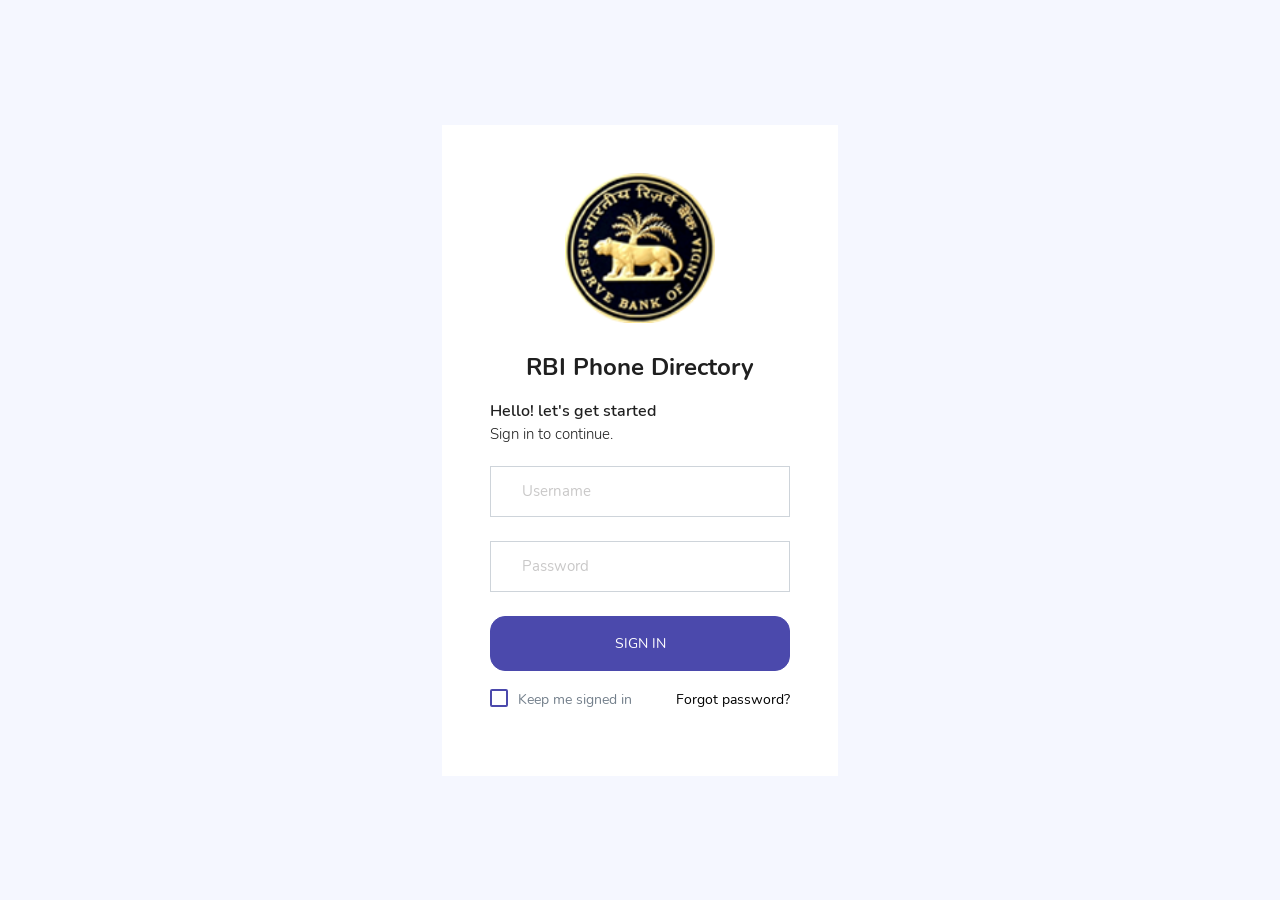
==== Index.html @ 1b621d0a "poc-directory project files added" ====
<!DOCTYPE html>
<html lang="en">

<head>
  <!-- Required meta tags -->
  <meta charset="utf-8">
  <meta name="viewport" content="width=device-width, initial-scale=1, shrink-to-fit=no">
  <title>RBI Directory of Important Person-Login</title>
  <link rel="icon" type="image/x-icon" href="/images/logo.png" />
  <!-- plugins:css -->
  <link rel="stylesheet" href="../../vendors/feather/feather.css">
  <link rel="stylesheet" href="../../vendors/ti-icons/css/themify-icons.css">
  <link rel="stylesheet" href="../../vendors/css/vendor.bundle.base.css">
  <!-- endinject -->
  <!-- Plugin css for this page -->
  <!-- End plugin css for this page -->
  <!-- inject:css -->
  <link rel="stylesheet" href="../../css/vertical-layout-light/style.css">
  <!-- endinject -->
  
</head>

<body>
  <div class="container-scroller">
    <div class="container-fluid page-body-wrapper full-page-wrapper">
      <div class="content-wrapper d-flex align-items-center auth px-0">
        <div class="row w-100 mx-0">
          <div class="col-lg-4 mx-auto">
            <div class="auth-form-light text-left py-5 px-4 px-sm-5">
              <div class="brand-logo text-center justify-content-center">
                <img src="../../images/logo.png" alt="logo">
              </div>
              <h3 class="text-center justify-content-center mb-4 font-weight-bolder">RBI Phone Directory</h3>
              <h5>Hello! let's get started</h5>
              <h6 class="font-weight-light">Sign in to continue.</h6>
              <form class="pt-3">
                <div class="form-group">
                  <input type="email" class="form-control form-control-lg" id="txtEmailId" placeholder="Username">
                </div>
                <div class="form-group">
                  <input type="password" class="form-control form-control-lg" id="txtPassword" placeholder="Password">
                </div>
                <div class="mt-3">
                  <a class="btn btn-block btn-primary btn-lg font-weight-medium auth-form-btn" href="#" onclick="AuthUser();">SIGN IN</a>
                </div>
                <div class="my-2 d-flex justify-content-between align-items-center">
                  <div class="form-check">
                    <label class="form-check-label text-muted">
                      <input type="checkbox" class="form-check-input">
                      Keep me signed in
                    </label>
                  </div>
                  <a href="#" class="auth-link text-black">Forgot password?</a>
                </div>
              </form>
            </div>
          </div>
        </div>
      </div>
      <!-- content-wrapper ends -->
    </div>
    <!-- page-body-wrapper ends -->
  </div>
  <!-- container-scroller -->
  <!-- plugins:js -->
  <script src="../../vendors/js/vendor.bundle.base.js"></script>
  <!-- endinject -->
  <!-- Plugin js for this page -->
  <!-- End plugin js for this page -->
  <!-- inject:js -->
  <script src="../../js/off-canvas.js"></script>
  <script src="../../js/hoverable-collapse.js"></script>
  <script src="../../js/template.js"></script>
  <script src="../../js/settings.js"></script>
  <script src="../../js/todolist.js"></script>
  <!-- endinject -->

  <script>
    function AuthUser() {
        debugger;
        var email = document.getElementById("txtEmailId").value;
        var password = document.getElementById("txtPassword").value;
       
        if (email == 'hrmd.admin@rbi.org.in' && password == 'hrmd@123') {
            location.replace("/Department.html");
        } else if(email == 'hrmd.admin@rbi.org.in' && password != 'hrmd@123') {
            alert("Password invalid!!");

        }

    }
</script>
</body>

</html>
---- vendors/feather/feather.css ----
@charset "UTF-8";
 
@font-face {
  font-family: "feather";
  src:url("fonts/feather-webfont.eot");
  src:url("fonts/feather-webfont.eot?#iefix") format("embedded-opentype"),
    url("fonts/feather-webfont.woff") format("woff"),
    url("fonts/feather-webfont.ttf") format("truetype"),
    url("fonts/feather-webfont.svg#feather") format("svg");
  font-weight: normal;
  font-style: normal;
}

/* Character Mapping Method */
 
[data-icon]:before {
  display: inline-block;
  font-family: "feather";
  content: attr(data-icon);
  font-style: normal;
  font-weight: normal;
  font-variant: normal;
  text-transform: none;
  speak: none;
  line-height: 1;
  -webkit-font-smoothing: antialiased;
  -moz-osx-font-smoothing: grayscale;
}

/* CSS Class Mapping Method */
 
[class^="icon-"],
[class*=" icon-"] {
  display: inline-block;
  font-family: "feather";
  font-style: normal;
  font-weight: normal;
  font-variant: normal;
  text-transform: none;
  speak: none;
  line-height: 1;
  -webkit-font-smoothing: antialiased;
  -moz-osx-font-smoothing: grayscale;
}

.icon-eye:before {
  content: "\e000";
}

.icon-paper-clip:before {
  content: "\e001";
}

.icon-mail:before {
  content: "\e002";
}

.icon-mail:before {
  content: "\e002";
}

.icon-toggle:before {
  content: "\e003";
}

.icon-layout:before {
  content: "\e004";
}

.icon-link:before {
  content: "\e005";
}

.icon-bell:before {
  content: "\e006";
}

.icon-lock:before {
  content: "\e007";
}

.icon-unlock:before {
  content: "\e008";
}

.icon-ribbon:before {
  content: "\e009";
}

.icon-image:before {
  content: "\e010";
}

.icon-signal:before {
  content: "\e011";
}

.icon-target:before {
  content: "\e012";
}

.icon-clipboard:before {
  content: "\e013";
}

.icon-clock:before {
  content: "\e014";
}

.icon-clock:before {
  content: "\e014";
}

.icon-watch:before {
  content: "\e015";
}

.icon-air-play:before {
  content: "\e016";
}

.icon-camera:before {
  content: "\e017";
}

.icon-video:before {
  content: "\e018";
}

.icon-disc:before {
  content: "\e019";
}

.icon-printer:before {
  content: "\e020";
}

.icon-monitor:before {
  content: "\e021";
}

.icon-server:before {
  content: "\e022";
}

.icon-cog:before {
  content: "\e023";
}

.icon-heart:before {
  content: "\e024";
}

.icon-paragraph:before {
  content: "\e025";
}

.icon-align-justify:before {
  content: "\e026";
}

.icon-align-left:before {
  content: "\e027";
}

.icon-align-center:before {
  content: "\e028";
}

.icon-align-right:before {
  content: "\e029";
}

.icon-book:before {
  content: "\e030";
}

.icon-layers:before {
  content: "\e031";
}

.icon-stack:before {
  content: "\e032";
}

.icon-stack-2:before {
  content: "\e033";
}

.icon-paper:before {
  content: "\e034";
}

.icon-paper-stack:before {
  content: "\e035";
}

.icon-search:before {
  content: "\e036";
}

.icon-zoom-in:before {
  content: "\e037";
}

.icon-zoom-out:before {
  content: "\e038";
}

.icon-reply:before {
  content: "\e039";
}

.icon-circle-plus:before {
  content: "\e040";
}

.icon-circle-minus:before {
  content: "\e041";
}

.icon-circle-check:before {
  content: "\e042";
}

.icon-circle-cross:before {
  content: "\e043";
}

.icon-square-plus:before {
  content: "\e044";
}

.icon-square-minus:before {
  content: "\e045";
}

.icon-square-check:before {
  content: "\e046";
}

.icon-square-cross:before {
  content: "\e047";
}

.icon-microphone:before {
  content: "\e048";
}

.icon-record:before {
  content: "\e049";
}

.icon-skip-back:before {
  content: "\e050";
}

.icon-rewind:before {
  content: "\e051";
}

.icon-play:before {
  content: "\e052";
}

.icon-pause:before {
  content: "\e053";
}

.icon-stop:before {
  content: "\e054";
}

.icon-fast-forward:before {
  content: "\e055";
}

.icon-skip-forward:before {
  content: "\e056";
}

.icon-shuffle:before {
  content: "\e057";
}

.icon-repeat:before {
  content: "\e058";
}

.icon-folder:before {
  content: "\e059";
}

.icon-umbrella:before {
  content: "\e060";
}

.icon-moon:before {
  content: "\e061";
}

.icon-thermometer:before {
  content: "\e062";
}

.icon-drop:before {
  content: "\e063";
}

.icon-sun:before {
  content: "\e064";
}

.icon-cloud:before {
  content: "\e065";
}

.icon-cloud-upload:before {
  content: "\e066";
}

.icon-cloud-download:before {
  content: "\e067";
}

.icon-upload:before {
  content: "\e068";
}

.icon-download:before {
  content: "\e069";
}

.icon-location:before {
  content: "\e070";
}

.icon-location-2:before {
  content: "\e071";
}

.icon-map:before {
  content: "\e072";
}

.icon-battery:before {
  content: "\e073";
}

.icon-head:before {
  content: "\e074";
}

.icon-briefcase:before {
  content: "\e075";
}

.icon-speech-bubble:before {
  content: "\e076";
}

.icon-anchor:before {
  content: "\e077";
}

.icon-globe:before {
  content: "\e078";
}

.icon-box:before {
  content: "\e079";
}

.icon-reload:before {
  content: "\e080";
}

.icon-share:before {
  content: "\e081";
}

.icon-marquee:before {
  content: "\e082";
}

.icon-marquee-plus:before {
  content: "\e083";
}

.icon-marquee-minus:before {
  content: "\e084";
}

.icon-tag:before {
  content: "\e085";
}

.icon-power:before {
  content: "\e086";
}

.icon-command:before {
  content: "\e087";
}

.icon-alt:before {
  content: "\e088";
}

.icon-esc:before {
  content: "\e089";
}

.icon-bar-graph:before {
  content: "\e090";
}

.icon-bar-graph-2:before {
  content: "\e091";
}

.icon-pie-graph:before {
  content: "\e092";
}

.icon-star:before {
  content: "\e093";
}

.icon-arrow-left:before {
  content: "\e094";
}

.icon-arrow-right:before {
  content: "\e095";
}

.icon-arrow-up:before {
  content: "\e096";
}

.icon-arrow-down:before {
  content: "\e097";
}

.icon-volume:before {
  content: "\e098";
}

.icon-mute:before {
  content: "\e099";
}

.icon-content-right:before {
  content: "\e100";
}

.icon-content-left:before {
  content: "\e101";
}

.icon-grid:before {
  content: "\e102";
}

.icon-grid-2:before {
  content: "\e103";
}

.icon-columns:before {
  content: "\e104";
}

.icon-loader:before {
  content: "\e105";
}

.icon-bag:before {
  content: "\e106";
}

.icon-ban:before {
  content: "\e107";
}

.icon-flag:before {
  content: "\e108";
}

.icon-trash:before {
  content: "\e109";
}

.icon-expand:before {
  content: "\e110";
}

.icon-contract:before {
  content: "\e111";
}

.icon-maximize:before {
  content: "\e112";
}

.icon-minimize:before {
  content: "\e113";
}

.icon-plus:before {
  content: "\e114";
}

.icon-minus:before {
  content: "\e115";
}

.icon-check:before {
  content: "\e116";
}

.icon-cross:before {
  content: "\e117";
}

.icon-move:before {
  content: "\e118";
}

.icon-delete:before {
  content: "\e119";
}

.icon-menu:before {
  content: "\e120";
}

.icon-archive:before {
  content: "\e121";
}

.icon-inbox:before {
  content: "\e122";
}

.icon-outbox:before {
  content: "\e123";
}

.icon-file:before {
  content: "\e124";
}

.icon-file-add:before {
  content: "\e125";
}

.icon-file-subtract:before {
  content: "\e126";
}

.icon-help:before {
  content: "\e127";
}

.icon-open:before {
  content: "\e128";
}

.icon-ellipsis:before {
  content: "\e129";
}
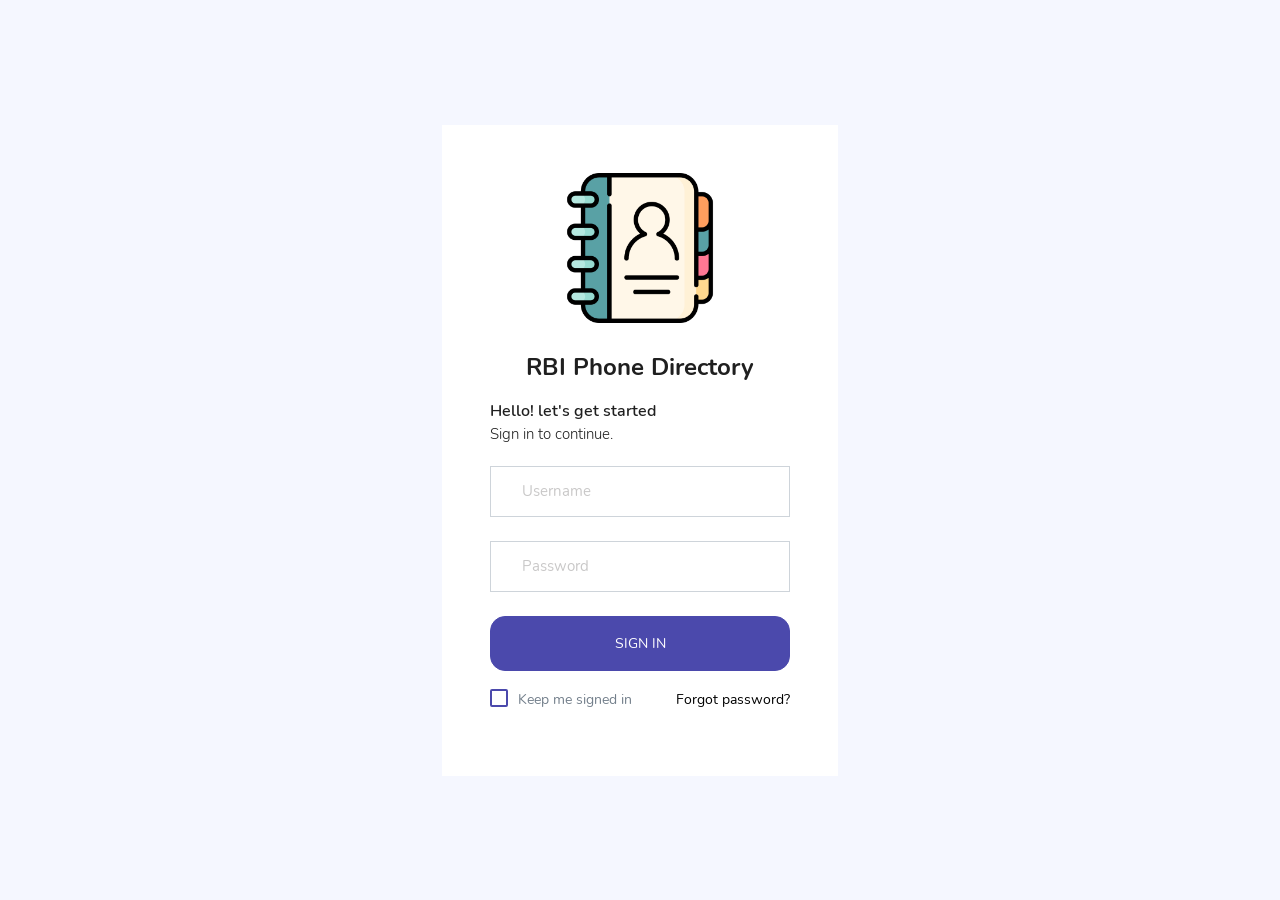
==== commit c882fe61: "Changes" ====
--- a/Index.html
+++ b/Index.html
@@ -6,16 +6,16 @@
   <meta charset="utf-8">
   <meta name="viewport" content="width=device-width, initial-scale=1, shrink-to-fit=no">
   <title>RBI Directory of Important Person-Login</title>
-  <link rel="icon" type="image/x-icon" href="/images/logo.png" />
+  <link rel="icon" type="image/x-icon" href="/images/contacts.png" />
   <!-- plugins:css -->
-  <link rel="stylesheet" href="../../vendors/feather/feather.css">
-  <link rel="stylesheet" href="../../vendors/ti-icons/css/themify-icons.css">
-  <link rel="stylesheet" href="../../vendors/css/vendor.bundle.base.css">
+  <link rel="stylesheet" href="vendors/feather/feather.css">
+  <link rel="stylesheet" href="vendors/ti-icons/css/themify-icons.css">
+  <link rel="stylesheet" href="vendors/css/vendor.bundle.base.css">
   <!-- endinject -->
   <!-- Plugin css for this page -->
   <!-- End plugin css for this page -->
   <!-- inject:css -->
-  <link rel="stylesheet" href="../../css/vertical-layout-light/style.css">
+  <link rel="stylesheet" href="css/vertical-layout-light/style.css">
   <!-- endinject -->
   
 </head>
@@ -28,7 +28,7 @@
           <div class="col-lg-4 mx-auto">
             <div class="auth-form-light text-left py-5 px-4 px-sm-5">
               <div class="brand-logo text-center justify-content-center">
-                <img src="../../images/logo.png" alt="logo">
+                <img src="images/contacts.png" alt="logo">
               </div>
               <h3 class="text-center justify-content-center mb-4 font-weight-bolder">RBI Phone Directory</h3>
               <h5>Hello! let's get started</h5>
@@ -59,20 +59,42 @@
       </div>
       <!-- content-wrapper ends -->
     </div>
+
+    <div class="modal fade" id="exampleModal" tabindex="-1" aria-labelledby="exampleModalLabel"
+                        aria-hidden="true">
+                        <div class="modal-dialog">
+                            <div class="modal-content">
+                                <div class="modal-header justify-content-center text-danger">
+                                    <h5 class="modal-title" id="exampleModalLabel">
+                                        <i class="mdi mdi-alert-circle"></i>Alert
+                                    </h5>
+                                    <!-- <button type="button" class="btn-close" data-bs-dismiss="modal" aria-label="Close"></button> -->
+                                </div>
+                                <div class="modal-body justify-content-center text-center text-body">
+                                  Password invalid!!
+                                </div>
+                                <div class="justify-content-center modal-footer text-center">
+                                    <button type="button" class="btn btn-sm btn-primary" data-dismiss="modal"  data-bs-dismiss="modal">
+                                        Close
+                                    </button>
+                                </div>
+                            </div>
+                        </div>
+                    </div>
     <!-- page-body-wrapper ends -->
   </div>
   <!-- container-scroller -->
   <!-- plugins:js -->
-  <script src="../../vendors/js/vendor.bundle.base.js"></script>
+  <script src="vendors/js/vendor.bundle.base.js"></script>
   <!-- endinject -->
   <!-- Plugin js for this page -->
   <!-- End plugin js for this page -->
   <!-- inject:js -->
-  <script src="../../js/off-canvas.js"></script>
-  <script src="../../js/hoverable-collapse.js"></script>
-  <script src="../../js/template.js"></script>
-  <script src="../../js/settings.js"></script>
-  <script src="../../js/todolist.js"></script>
+  <script src="js/off-canvas.js"></script>
+  <script src="js/hoverable-collapse.js"></script>
+  <script src="js/template.js"></script>
+  <script src="js/settings.js"></script>
+  <script src="js/todolist.js"></script>
   <!-- endinject -->
 
   <script>
@@ -82,9 +104,9 @@
         var password = document.getElementById("txtPassword").value;
        
         if (email == 'hrmd.admin@rbi.org.in' && password == 'hrmd@123') {
-            location.replace("/Department.html");
+            location.replace("Department.html");
         } else if(email == 'hrmd.admin@rbi.org.in' && password != 'hrmd@123') {
-            alert("Password invalid!!");
+            $("#exampleModal").modal("show");
 
         }
 
